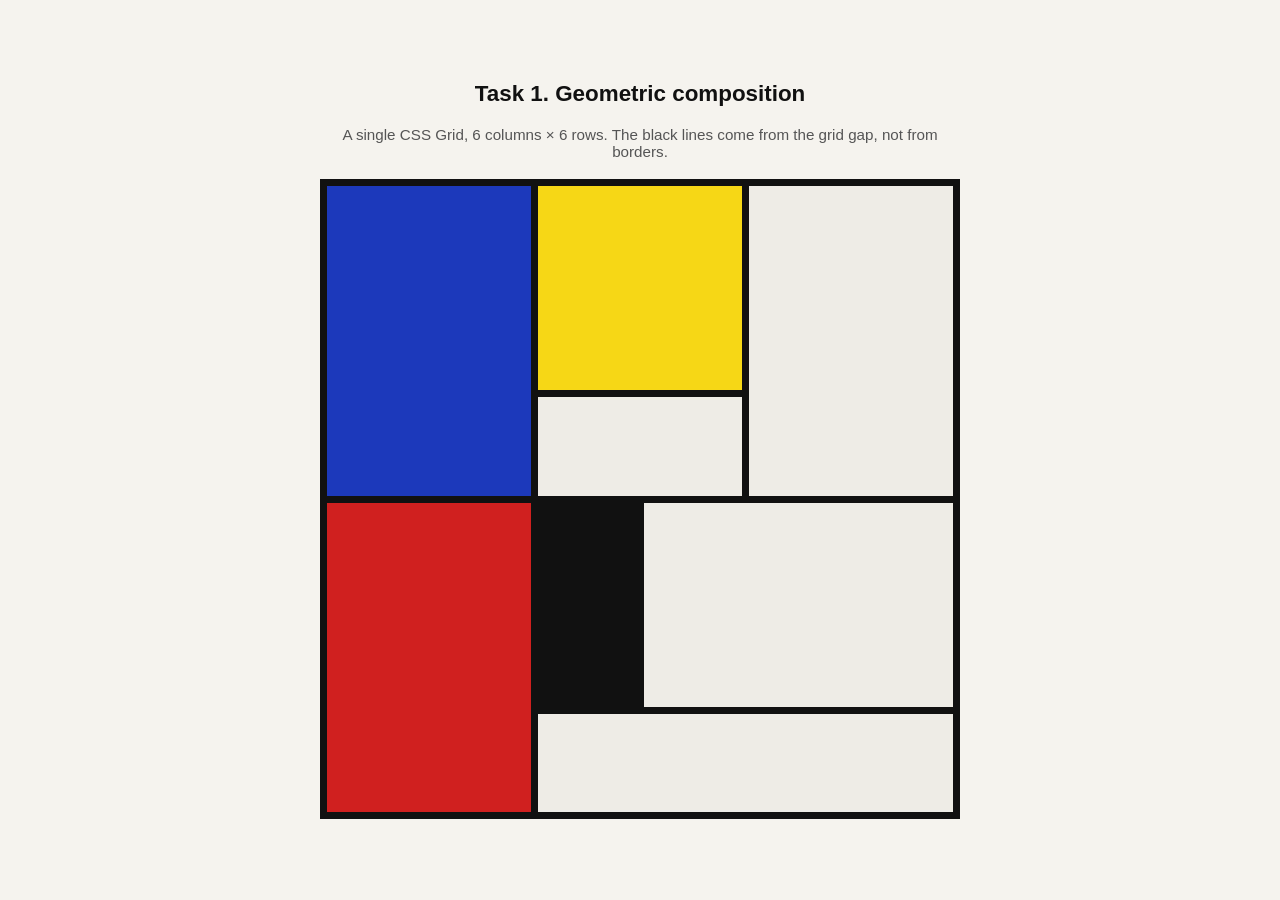
==== task1.html @ 121dadea "Add files via upload" ====
<!DOCTYPE html>
<html lang="en">
<head>
<meta charset="UTF-8">
<title>Task 1 — Geometric Composition (CSS Grid)</title>
<link rel="stylesheet" href="task1-style.css">
</head>
<body>
  <main class="page">
    <h1>Task 1. Geometric composition</h1>
    <p class="hint">A single CSS Grid, 6 columns × 6 rows. The black lines come from the grid gap, not from borders.</p>

    <div class="composition">
      <div class="block blue"></div>
      <div class="block yellow"></div>
      <div class="block light-a"></div>
      <div class="block grayR"></div>
      <div class="block red"></div>
      <div class="block black"></div>
      <div class="block grayMid"></div>
      <div class="block grayBottom"></div>
    </div>
  </main>
</body>
</html>
---- task1-style.css ----
:root {
  --ink: #111111;
  --paper: #f5f3ee;
  --blue: #1c39bb;
  --yellow: #f6d716;
  --red: #d0201f;
  --black: #111111;
  --light: #eeece6;
  --line-width: 0.8vmin;
}

* { box-sizing: border-box; }

body {
  margin: 0;
  min-height: 100vh;
  background: var(--paper);
  color: var(--ink);
  font-family: "Segoe UI", Helvetica, Arial, sans-serif;
  display: flex;
  align-items: center;
  justify-content: center;
}

.page {
  display: flex;
  flex-direction: column;
  align-items: center;
  gap: 1.2rem;
  padding: 2rem 1rem;
}

h1 {
  margin: 0;
  font-size: 1.4rem;
  font-weight: 700;
}

.hint {
  margin: 0;
  max-width: 40rem;
  text-align: center;
  color: #555;
  font-size: 0.95rem;
}

/* The composition itself: a single CSS Grid, 6 columns x 6 rows.
   It stays square (aspect-ratio 1/1) and its size is driven by vmin,
   so it scales with the window but never grows taller than the screen. */
.composition {
  width: min(80vmin, 640px);
  aspect-ratio: 1 / 1;
  background: var(--black);           /* this is where the "black lines" come from */
  display: grid;
  grid-template-columns: repeat(6, 1fr);
  grid-template-rows: repeat(6, 1fr);
  gap: var(--line-width);
  padding: var(--line-width);          /* frame around the whole composition */
}

.block { min-width: 0; min-height: 0; }

.blue        { grid-column: 1 / 3; grid-row: 1 / 4; background: var(--blue); }
.yellow      { grid-column: 3 / 5; grid-row: 1 / 3; background: var(--yellow); }
.light-a     { grid-column: 3 / 5; grid-row: 3 / 4; background: var(--light); }
.grayR       { grid-column: 5 / 7; grid-row: 1 / 4; background: var(--light); }
.red         { grid-column: 1 / 3; grid-row: 4 / 7; background: var(--red); }
.black       { grid-column: 3 / 4; grid-row: 4 / 6; background: var(--black); }
.grayMid     { grid-column: 4 / 7; grid-row: 4 / 6; background: var(--light); }
.grayBottom  { grid-column: 3 / 7; grid-row: 6 / 7; background: var(--light); }
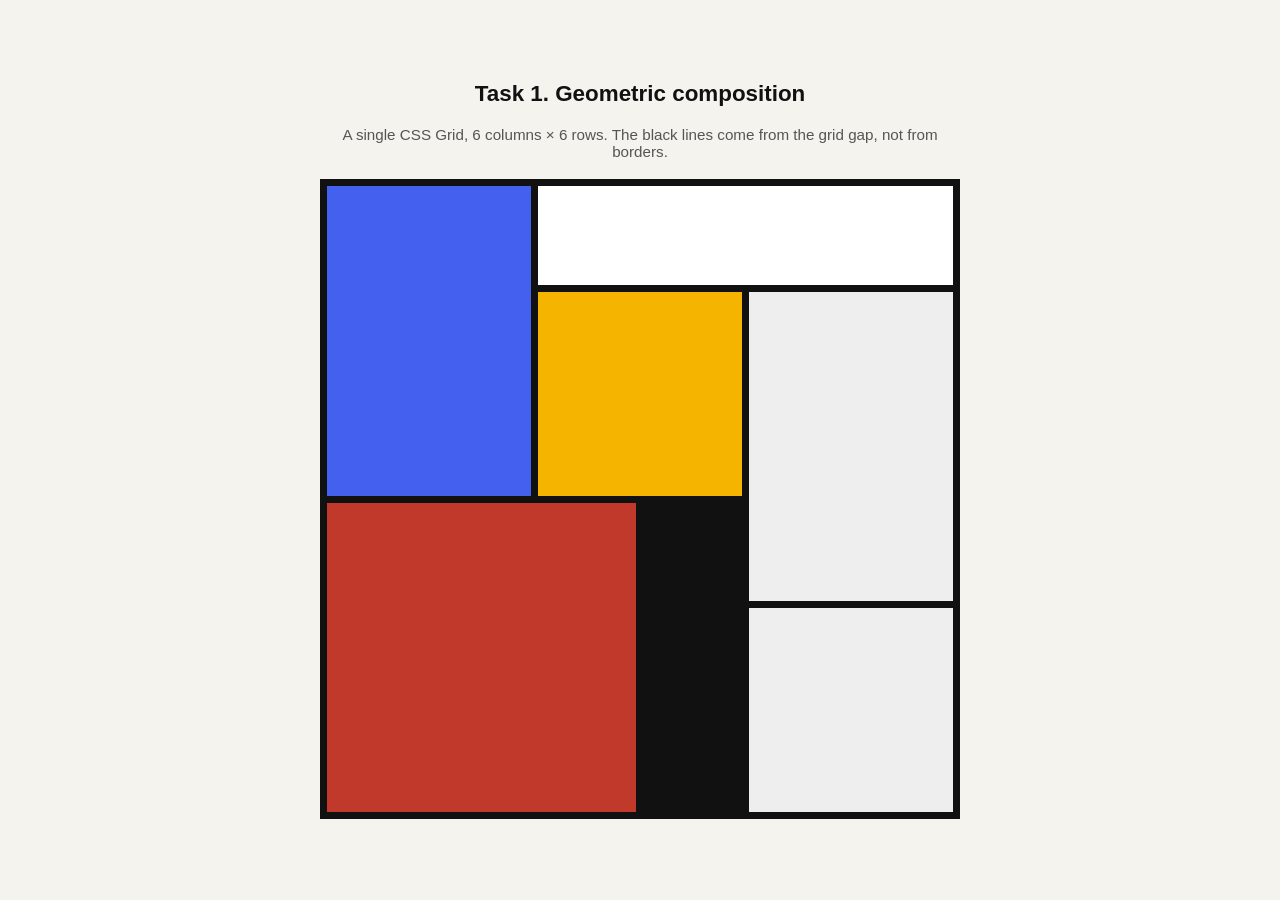
==== commit 768f1a4e: "Add files via upload" ====
--- a/task1.html
+++ b/task1.html
@@ -12,13 +12,12 @@
 
     <div class="composition">
       <div class="block blue"></div>
+      <div class="block gray-top"></div>
       <div class="block yellow"></div>
-      <div class="block light-a"></div>
-      <div class="block grayR"></div>
+      <div class="block gray1"></div>
       <div class="block red"></div>
       <div class="block black"></div>
-      <div class="block grayMid"></div>
-      <div class="block grayBottom"></div>
+      <div class="block gray2"></div>
     </div>
   </main>
 </body>
--- a/task1-style.css
+++ b/task1-style.css
@@ -60,11 +60,10 @@
 
 .block { min-width: 0; min-height: 0; }
 
-.blue        { grid-column: 1 / 3; grid-row: 1 / 4; background: var(--blue); }
-.yellow      { grid-column: 3 / 5; grid-row: 1 / 3; background: var(--yellow); }
-.light-a     { grid-column: 3 / 5; grid-row: 3 / 4; background: var(--light); }
-.grayR       { grid-column: 5 / 7; grid-row: 1 / 4; background: var(--light); }
-.red         { grid-column: 1 / 3; grid-row: 4 / 7; background: var(--red); }
-.black       { grid-column: 3 / 4; grid-row: 4 / 6; background: var(--black); }
-.grayMid     { grid-column: 4 / 7; grid-row: 4 / 6; background: var(--light); }
-.grayBottom  { grid-column: 3 / 7; grid-row: 6 / 7; background: var(--light); }
+.blue      { grid-column: 1 / 3; grid-row: 1 / 4; background: #4361ee; }
+.gray-top  { grid-column: 3 / 7; grid-row: 1 / 2; background: #ffffff; }
+.yellow    { grid-column: 3 / 5; grid-row: 2 / 4; background: #f4b400; }
+.gray1     { grid-column: 5 / 7; grid-row: 2 / 5; background: #eee; }
+.red       { grid-column: 1 / 4; grid-row: 4 / 7; background: #c0392b; }
+.black     { grid-column: 4 / 5; grid-row: 4 / 7; background: #111; }
+.gray2     { grid-column: 5 / 7; grid-row: 5 / 7; background: #eee; }
